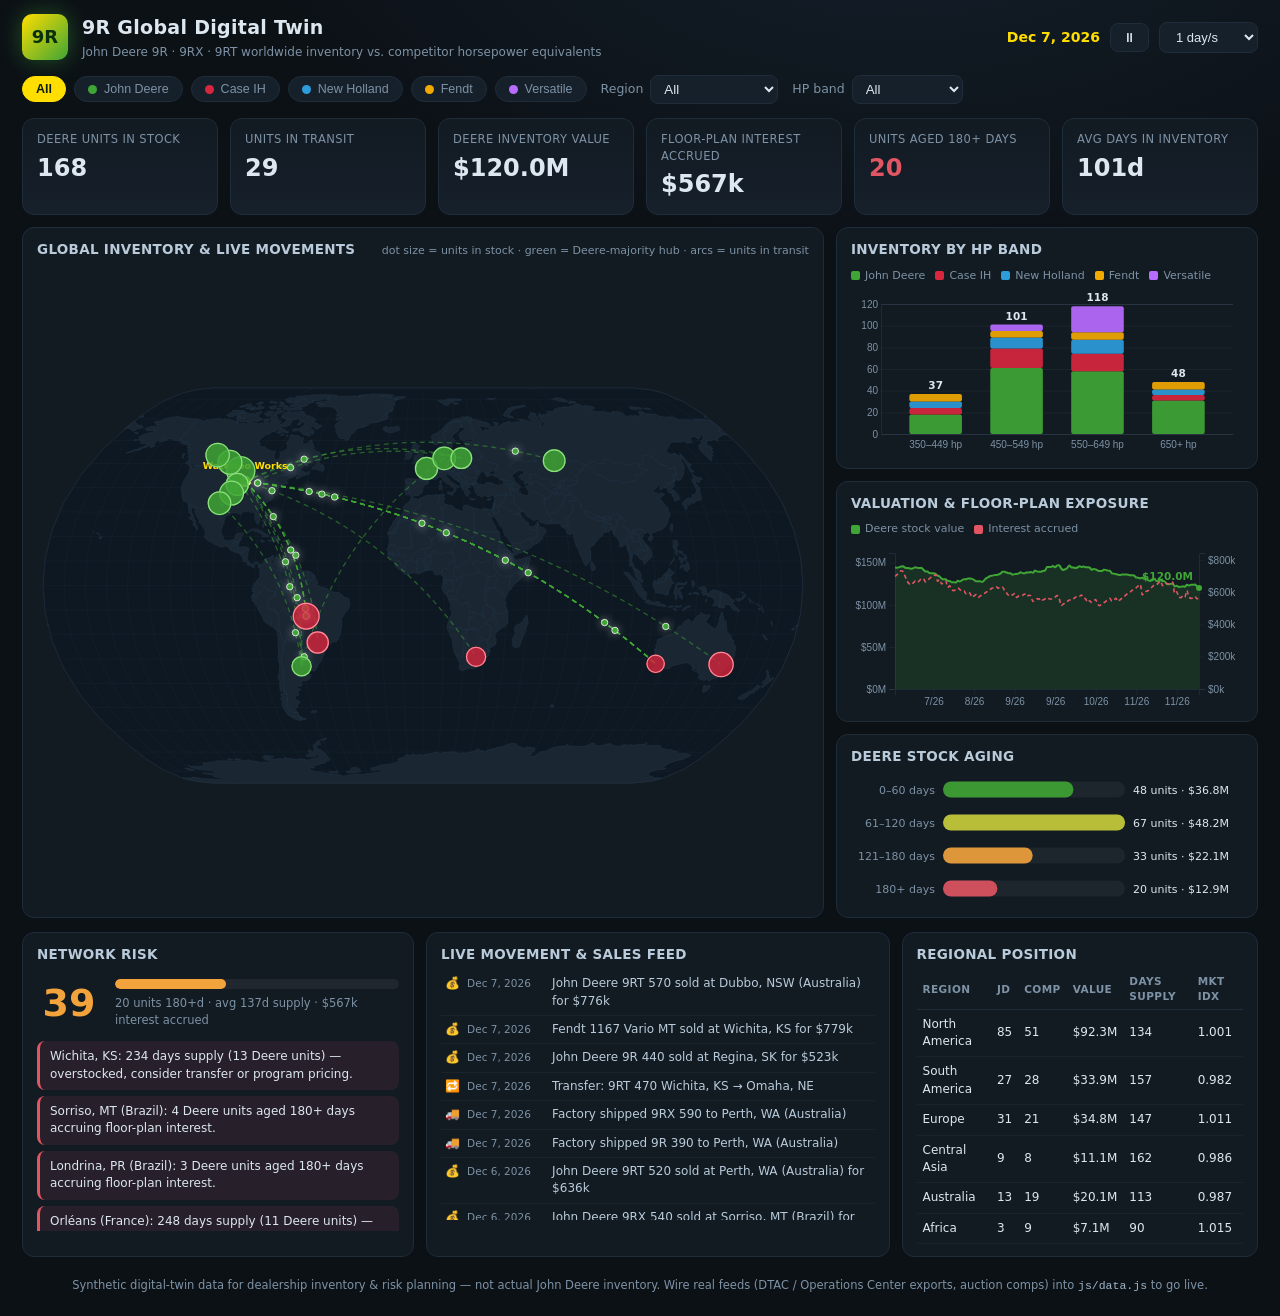
==== index.html @ d3dc5b03 "Build 9R Global Digital Twin dashboard Animated digital twin of worldwide John Deere 9R/9RX/9RT inve" ====
<!doctype html>
<html lang="en">
<head>
  <meta charset="utf-8">
  <meta name="viewport" content="width=device-width, initial-scale=1">
  <title>9R Global Digital Twin — Inventory, Movement &amp; Risk</title>
  <link rel="stylesheet" href="css/style.css">
</head>
<body>
  <div id="offline-banner">Could not load bundled map &amp; chart libraries (vendor/) — serve the full repo, e.g. <code>python3 -m http.server</code>.</div>

  <header>
    <div class="brand">
      <div class="logo">9R</div>
      <div>
        <h1>9R Global Digital Twin</h1>
        <p class="sub">John Deere 9R · 9RX · 9RT worldwide inventory vs. competitor horsepower equivalents</p>
      </div>
    </div>
    <div class="sim-controls">
      <span id="sim-date" class="sim-date">—</span>
      <button id="btn-play" class="btn" title="Pause">⏸</button>
      <select id="speed" class="btn" title="Simulation speed">
        <option value="0.5">0.5 day/s</option>
        <option value="1" selected>1 day/s</option>
        <option value="2">2 days/s</option>
        <option value="5">5 days/s</option>
      </select>
    </div>
  </header>

  <div class="filters">
    <div id="brand-chips" class="chips"></div>
    <label class="fsel">Region
      <select id="region-select"></select>
    </label>
    <label class="fsel">HP band
      <select id="band-select"></select>
    </label>
  </div>

  <section class="kpis">
    <div class="kpi"><div class="kpi-label">Deere units in stock</div><div class="kpi-value" id="kpi-stock">–</div></div>
    <div class="kpi"><div class="kpi-label">Units in transit</div><div class="kpi-value" id="kpi-transit">–</div></div>
    <div class="kpi"><div class="kpi-label">Deere inventory value</div><div class="kpi-value" id="kpi-value">–</div></div>
    <div class="kpi"><div class="kpi-label">Floor-plan interest accrued</div><div class="kpi-value" id="kpi-interest">–</div></div>
    <div class="kpi"><div class="kpi-label">Units aged 180+ days</div><div class="kpi-value" id="kpi-aging">–</div></div>
    <div class="kpi"><div class="kpi-label">Avg days in inventory</div><div class="kpi-value" id="kpi-days">–</div></div>
  </section>

  <main class="grid">
    <div class="card map-card">
      <div class="card-head">
        <h2>Global inventory &amp; live movements</h2>
        <span class="hint">dot size = units in stock · green = Deere-majority hub · arcs = units in transit</span>
      </div>
      <div id="map" class="map"></div>
    </div>
    <div class="col">
      <div class="card">
        <div class="card-head"><h2>Inventory by HP band</h2></div>
        <div id="band-legend" class="legend"></div>
        <div id="chart-bands" class="chart"></div>
      </div>
      <div class="card">
        <div class="card-head"><h2>Valuation &amp; floor-plan exposure</h2></div>
        <div class="legend">
          <span class="lg"><i style="background:#3fa535"></i>Deere stock value</span>
          <span class="lg"><i style="background:#e25563"></i>Interest accrued</span>
        </div>
        <div id="chart-valuation" class="chart"></div>
      </div>
      <div class="card">
        <div class="card-head"><h2>Deere stock aging</h2></div>
        <div id="chart-aging" class="chart chart-sm"></div>
      </div>
    </div>
  </main>

  <section class="grid-bottom">
    <div class="card risk-card">
      <div class="card-head"><h2>Network risk</h2></div>
      <div class="risk-top">
        <div id="risk-score" class="risk-score">–</div>
        <div class="risk-right">
          <div class="risk-bar"><div id="risk-fill"></div></div>
          <div id="risk-meta" class="risk-meta">—</div>
        </div>
      </div>
      <ul id="alerts-list" class="alerts"></ul>
    </div>
    <div class="card">
      <div class="card-head"><h2>Live movement &amp; sales feed</h2></div>
      <ul id="feed-list" class="feed"></ul>
    </div>
    <div class="card">
      <div class="card-head"><h2>Regional position</h2></div>
      <table class="rtable">
        <thead>
          <tr><th>Region</th><th>JD</th><th>Comp</th><th>Value</th><th>Days supply</th><th>Mkt idx</th></tr>
        </thead>
        <tbody id="region-table"></tbody>
      </table>
    </div>
  </section>

  <footer>
    Synthetic digital-twin data for dealership inventory &amp; risk planning — not actual John Deere inventory.
    Wire real feeds (DTAC / Operations Center exports, auction comps) into <code>js/data.js</code> to go live.
  </footer>

  <script src="vendor/d3.v7.min.js"></script>
  <script src="vendor/topojson-client.min.js"></script>
  <script src="js/data.js"></script>
  <script src="js/map.js"></script>
  <script src="js/charts.js"></script>
  <script src="js/main.js"></script>
</body>
</html>
---- css/style.css ----
/* 9R Global Digital Twin — dark dashboard theme, John Deere accents */

:root {
  --bg: #0c1116;
  --panel: #121a22;
  --panel-2: #16202b;
  --line: #1f2c3a;
  --text: #dce7f0;
  --muted: #7d92a5;
  --jd-green: #3fa535;
  --jd-yellow: #ffde00;
  --red: #e25563;
  --amber: #f2a33c;
}

* { box-sizing: border-box; }

html, body {
  margin: 0;
  background: radial-gradient(1200px 700px at 70% -10%, #14202c 0%, var(--bg) 55%);
  color: var(--text);
  font: 14px/1.45 "Segoe UI", system-ui, -apple-system, sans-serif;
}

#offline-banner {
  display: none;
  background: var(--red);
  color: #fff;
  padding: 8px 16px;
  text-align: center;
}

/* ---------------- header ---------------- */
header {
  display: flex;
  align-items: center;
  justify-content: space-between;
  flex-wrap: wrap;
  gap: 12px;
  padding: 14px 22px 8px;
}

.brand { display: flex; align-items: center; gap: 14px; }

.logo {
  width: 46px; height: 46px;
  border-radius: 10px;
  display: grid; place-items: center;
  font-weight: 800; font-size: 18px;
  color: #08300a;
  background: linear-gradient(135deg, var(--jd-yellow), var(--jd-green));
  box-shadow: 0 0 22px rgba(63, 165, 53, 0.45);
}

h1 { margin: 0; font-size: 19px; letter-spacing: 0.3px; }
.sub { margin: 2px 0 0; color: var(--muted); font-size: 12px; }

.sim-controls { display: flex; align-items: center; gap: 10px; }
.sim-date { color: var(--jd-yellow); font-weight: 600; font-variant-numeric: tabular-nums; }

.btn {
  background: var(--panel-2);
  color: var(--text);
  border: 1px solid var(--line);
  border-radius: 8px;
  padding: 6px 12px;
  font-size: 13px;
  cursor: pointer;
}
.btn:hover { border-color: var(--jd-green); }

/* ---------------- filters ---------------- */
.filters {
  display: flex;
  align-items: center;
  flex-wrap: wrap;
  gap: 14px;
  padding: 6px 22px 4px;
}

.chips { display: flex; flex-wrap: wrap; gap: 8px; }

.chip {
  display: inline-flex; align-items: center; gap: 7px;
  background: var(--panel-2);
  color: var(--muted);
  border: 1px solid var(--line);
  border-radius: 999px;
  padding: 5px 13px;
  font-size: 12.5px;
  cursor: pointer;
  transition: all 0.15s;
}
.chip i { width: 9px; height: 9px; border-radius: 50%; display: inline-block; }
.chip:hover { color: var(--text); }
.chip.active {
  color: #0b1c0b;
  background: var(--jd-yellow);
  border-color: var(--jd-yellow);
  font-weight: 600;
}
.chip.active i { outline: 1px solid rgba(0,0,0,0.3); }

.fsel { color: var(--muted); font-size: 12.5px; display: inline-flex; align-items: center; gap: 7px; }
.fsel select {
  background: var(--panel-2);
  color: var(--text);
  border: 1px solid var(--line);
  border-radius: 8px;
  padding: 5px 9px;
}

/* ---------------- KPI cards ---------------- */
.kpis {
  display: grid;
  grid-template-columns: repeat(6, 1fr);
  gap: 12px;
  padding: 10px 22px;
}

.kpi {
  background: linear-gradient(180deg, var(--panel) 0%, var(--panel-2) 100%);
  border: 1px solid var(--line);
  border-radius: 12px;
  padding: 12px 14px;
}
.kpi-label { color: var(--muted); font-size: 11.5px; text-transform: uppercase; letter-spacing: 0.4px; }
.kpi-value { font-size: 24px; font-weight: 700; margin-top: 3px; font-variant-numeric: tabular-nums; }
.kpi-value.warn { color: var(--amber); }
.kpi-value.bad { color: var(--red); }

/* ---------------- layout ---------------- */
.grid {
  display: grid;
  grid-template-columns: minmax(0, 1.9fr) minmax(320px, 1fr);
  gap: 12px;
  padding: 2px 22px;
}

.col { display: flex; flex-direction: column; gap: 12px; min-width: 0; }

.grid-bottom {
  display: grid;
  grid-template-columns: 1.1fr 1.3fr 1fr;
  gap: 12px;
  padding: 12px 22px 4px;
}

.card {
  background: var(--panel);
  border: 1px solid var(--line);
  border-radius: 12px;
  padding: 12px 14px;
  min-width: 0;
  overflow: hidden;
}

.card-head { display: flex; align-items: baseline; justify-content: space-between; gap: 10px; flex-wrap: wrap; }
.card-head h2 { margin: 0 0 6px; font-size: 13.5px; letter-spacing: 0.3px; color: #b9cbda; text-transform: uppercase; }
.hint { color: var(--muted); font-size: 11px; }

.legend { display: flex; flex-wrap: wrap; gap: 10px; margin: 2px 0 4px; }
.lg { color: var(--muted); font-size: 11px; display: inline-flex; align-items: center; gap: 5px; }
.lg i { width: 9px; height: 9px; border-radius: 2px; display: inline-block; }

.chart { height: 168px; }
.chart-sm { height: 132px; }
.chart svg, .map svg { width: 100%; height: 100%; display: block; }

/* ---------------- map ---------------- */
.map-card { display: flex; flex-direction: column; }
.map { position: relative; flex: 1; min-height: 520px; }

.sphere { fill: #0e1822; stroke: var(--line); }
.graticule { fill: none; stroke: #18242f; stroke-width: 0.5; }
.countries path { fill: #1a2733; stroke: #243648; stroke-width: 0.5; }

.hub circle.core { stroke-width: 1.2; cursor: pointer; }
.hub circle.core.deere { fill: rgba(63, 165, 53, 0.85); stroke: #8ee07f; }
.hub circle.core.comp { fill: rgba(215, 38, 61, 0.8); stroke: #ff8c9b; }
.hub circle.core.empty { fill: #2c3d4e; stroke: #46607a; }
.hub circle.core.factory { fill: var(--jd-yellow); stroke: #fff2a8; }

.hub circle.pulse {
  fill: none;
  stroke-width: 1.4;
  transform-box: fill-box;
  transform-origin: center;
  animation: pulse 2.6s ease-out infinite;
  pointer-events: none;
}
.hub circle.pulse.deere { stroke: rgba(63, 165, 53, 0.8); }
.hub circle.pulse.comp { stroke: rgba(215, 38, 61, 0.7); }
.hub circle.pulse.factory { stroke: rgba(255, 222, 0, 0.8); animation-duration: 1.8s; }

@keyframes pulse {
  0%   { transform: scale(1);   opacity: 0.8; }
  100% { transform: scale(2.4); opacity: 0; }
}

.factory-label { fill: var(--jd-yellow); font-size: 9.5px; font-weight: 600; }

.arc {
  fill: none;
  stroke-width: 1.3;
  opacity: 0.5;
  stroke-dasharray: 5 4;
  animation: dash 1.2s linear infinite;
}
@keyframes dash { to { stroke-dashoffset: -18; } }

.mover {
  stroke: #fff;
  stroke-width: 0.8;
  filter: drop-shadow(0 0 4px rgba(255, 255, 255, 0.5));
}

.map-tooltip {
  position: absolute;
  pointer-events: none;
  background: rgba(10, 16, 22, 0.94);
  border: 1px solid var(--line);
  border-radius: 8px;
  padding: 9px 11px;
  font-size: 12px;
  line-height: 1.5;
  max-width: 230px;
  z-index: 5;
  transition: opacity 0.12s;
}
.map-tooltip .warn { color: var(--amber); }

/* ---------------- charts ---------------- */
.axis text { fill: var(--muted); font-size: 10px; }
.axis path, .axis line { stroke: var(--line); }
.axis .tick line { stroke: rgba(255, 255, 255, 0.04); }
.bar-label { fill: var(--text); font-size: 10.5px; font-weight: 600; }
.row-label { fill: var(--muted); font-size: 11px; }
.row-value { fill: var(--text); font-size: 11px; font-variant-numeric: tabular-nums; }
.spot-label { fill: var(--jd-green); font-size: 10.5px; font-weight: 700; }

/* ---------------- risk panel ---------------- */
.risk-top { display: flex; align-items: center; gap: 14px; margin: 6px 0 10px; }

.risk-score {
  font-size: 38px;
  font-weight: 800;
  min-width: 64px;
  text-align: center;
  font-variant-numeric: tabular-nums;
}
.risk-score.low { color: var(--jd-green); }
.risk-score.med { color: var(--amber); }
.risk-score.high { color: var(--red); }

.risk-right { flex: 1; }
.risk-bar {
  height: 10px;
  border-radius: 999px;
  background: rgba(255, 255, 255, 0.06);
  overflow: hidden;
}
#risk-fill { height: 100%; border-radius: 999px; transition: width 0.4s; }
#risk-fill.low { background: var(--jd-green); }
#risk-fill.med { background: var(--amber); }
#risk-fill.high { background: var(--red); }

.risk-meta { color: var(--muted); font-size: 11.5px; margin-top: 6px; }

.alerts { list-style: none; margin: 0; padding: 0; max-height: 190px; overflow-y: auto; }
.alerts li {
  padding: 7px 10px;
  margin-bottom: 6px;
  border-radius: 8px;
  font-size: 12px;
  border-left: 3px solid;
}
.alerts li.high { background: rgba(226, 85, 99, 0.1); border-color: var(--red); }
.alerts li.med { background: rgba(242, 163, 60, 0.09); border-color: var(--amber); }
.alerts li.ok { background: rgba(63, 165, 53, 0.09); border-color: var(--jd-green); color: var(--muted); }

/* ---------------- feed ---------------- */
.feed {
  list-style: none;
  margin: 0;
  padding: 0;
  max-height: 250px;
  overflow-y: auto;
}
.feed li {
  padding: 5px 4px;
  font-size: 12px;
  color: #b9cbda;
  border-bottom: 1px solid rgba(255, 255, 255, 0.04);
  display: flex;
  gap: 7px;
  align-items: baseline;
}
.feed li.new { animation: flash 1.2s ease-out; }
@keyframes flash {
  0% { background: rgba(255, 222, 0, 0.18); }
  100% { background: transparent; }
}
.ev-ic { flex: none; }
.ev-when { color: var(--muted); font-size: 10.5px; flex: none; min-width: 78px; }

/* ---------------- regional table ---------------- */
.rtable { width: 100%; border-collapse: collapse; font-size: 12px; }
.rtable th {
  text-align: left;
  color: var(--muted);
  font-weight: 600;
  font-size: 10.5px;
  text-transform: uppercase;
  letter-spacing: 0.4px;
  padding: 4px 6px;
  border-bottom: 1px solid var(--line);
}
.rtable td {
  padding: 6px;
  border-bottom: 1px solid rgba(255, 255, 255, 0.04);
  font-variant-numeric: tabular-nums;
}
.rtable td.bad { color: var(--red); font-weight: 600; }
.rtable td.warn { color: var(--amber); font-weight: 600; }
.rtable td.good { color: var(--jd-green); font-weight: 600; }

/* ---------------- footer / scrollbars ---------------- */
footer { color: var(--muted); font-size: 11.5px; text-align: center; padding: 16px 22px 22px; }
footer code { color: #9fb6c9; }

::-webkit-scrollbar { width: 8px; height: 8px; }
::-webkit-scrollbar-thumb { background: #27384a; border-radius: 4px; }
::-webkit-scrollbar-track { background: transparent; }

/* ---------------- responsive ---------------- */
@media (max-width: 1200px) {
  .kpis { grid-template-columns: repeat(3, 1fr); }
  .grid { grid-template-columns: 1fr; }
  .grid-bottom { grid-template-columns: 1fr; }
  .map { min-height: 420px; }
}
@media (max-width: 640px) {
  .kpis { grid-template-columns: repeat(2, 1fr); }
  .map { min-height: 320px; }
}
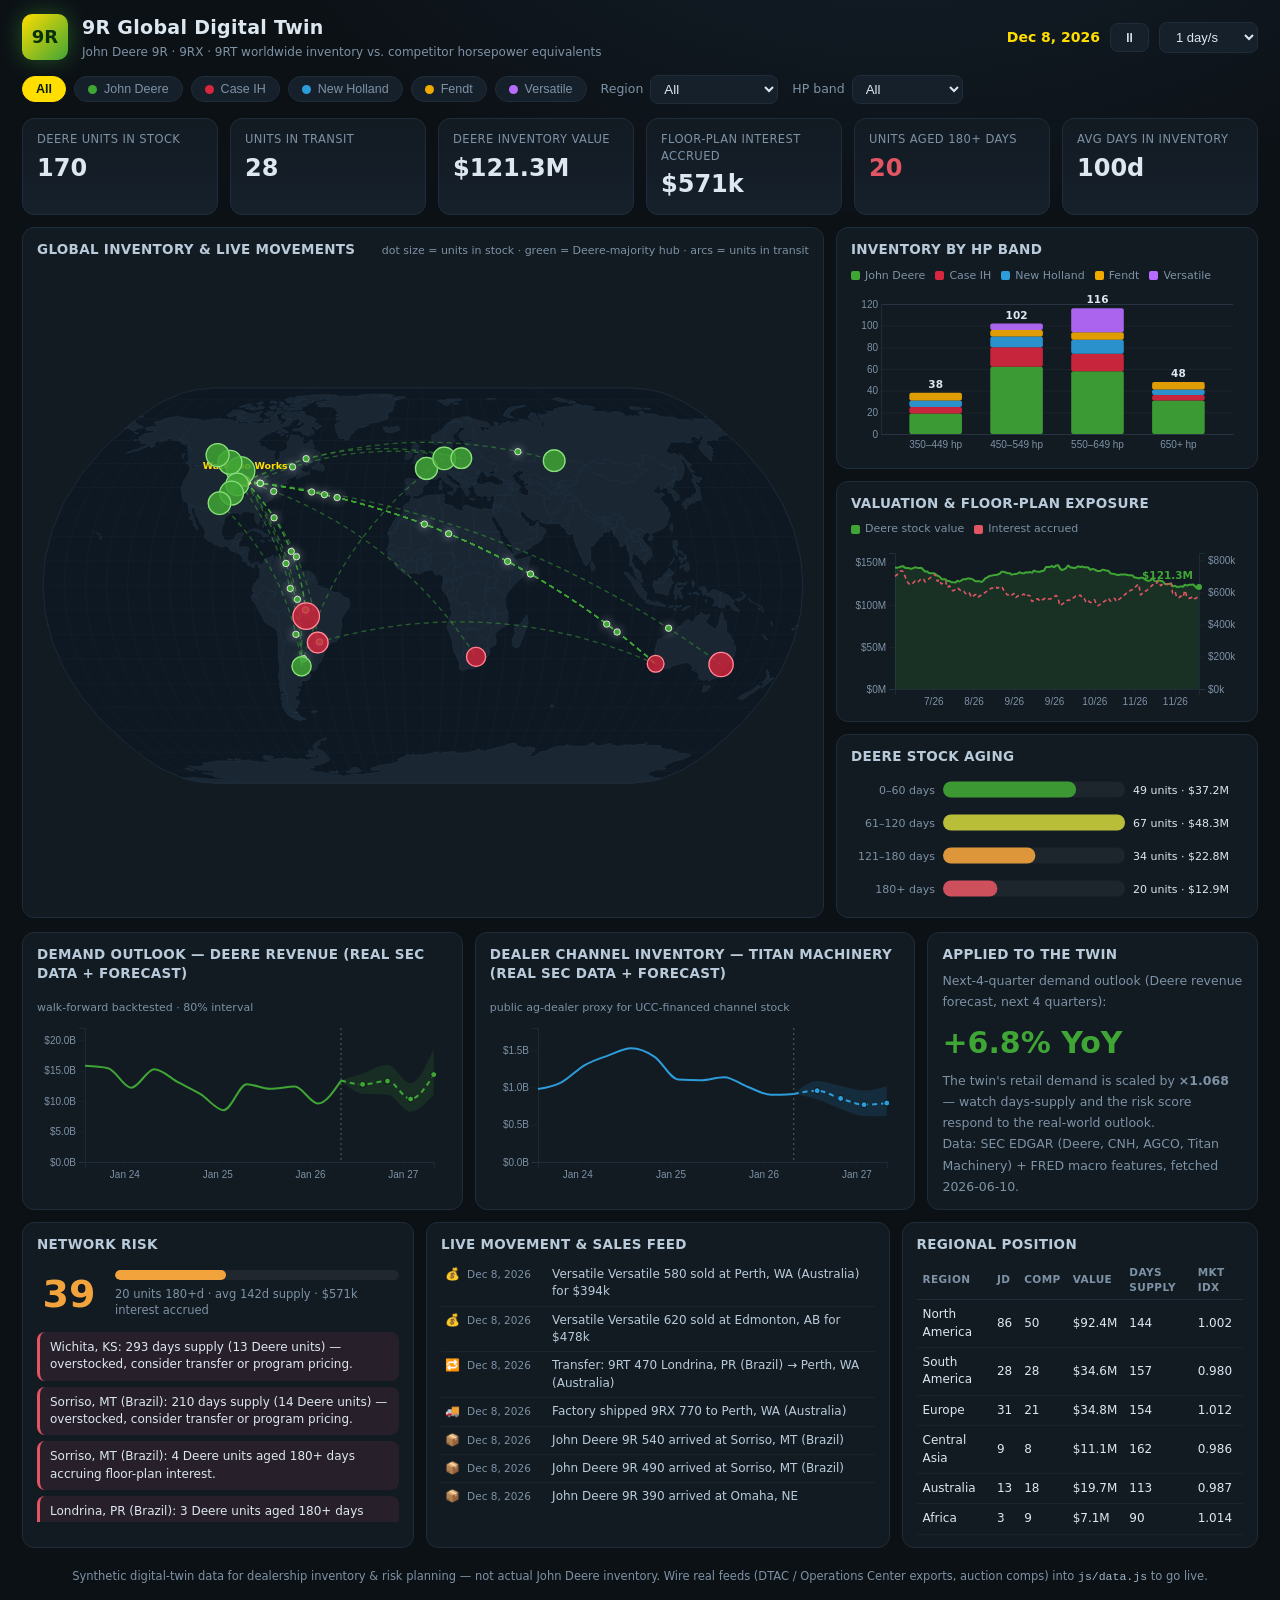
==== commit 495be161: "Add real-data forecasting layer with walk-forward backtesting Built for low internal volume: forecas" ====
--- a/index.html
+++ b/index.html
@@ -77,6 +77,29 @@
     </div>
   </main>
 
+  <section class="grid-forecast">
+    <div class="card">
+      <div class="card-head">
+        <h2>Demand outlook — Deere revenue (real SEC data + forecast)</h2>
+        <span class="hint">walk-forward backtested · 80% interval</span>
+      </div>
+      <div id="chart-forecast-de" class="chart"></div>
+    </div>
+    <div class="card">
+      <div class="card-head">
+        <h2>Dealer channel inventory — Titan Machinery (real SEC data + forecast)</h2>
+        <span class="hint">public ag-dealer proxy for UCC-financed channel stock</span>
+      </div>
+      <div id="chart-forecast-titn" class="chart"></div>
+    </div>
+    <div class="card outlook-card">
+      <div class="card-head"><h2>Applied to the twin</h2></div>
+      <div id="outlook-body" class="outlook-body">Forecast data not loaded — run
+        <code>node scripts/fetch-external.js</code> then <code>node scripts/backtest.js</code>,
+        and serve the repo over http.</div>
+    </div>
+  </section>
+
   <section class="grid-bottom">
     <div class="card risk-card">
       <div class="card-head"><h2>Network risk</h2></div>
--- a/css/style.css
+++ b/css/style.css
@@ -139,6 +139,25 @@
 
 .col { display: flex; flex-direction: column; gap: 12px; min-width: 0; }
 
+.grid-forecast {
+  display: grid;
+  grid-template-columns: 1.2fr 1.2fr 0.9fr;
+  gap: 12px;
+  padding: 12px 22px 0;
+}
+
+.outlook-body { color: var(--muted); font-size: 12.5px; line-height: 1.7; }
+.outlook-body .big {
+  font-size: 30px;
+  font-weight: 800;
+  color: var(--jd-yellow);
+  display: block;
+  margin: 4px 0 2px;
+}
+.outlook-body .pos { color: var(--jd-green); font-weight: 700; }
+.outlook-body .neg { color: var(--red); font-weight: 700; }
+.outlook-body code { color: #9fb6c9; }
+
 .grid-bottom {
   display: grid;
   grid-template-columns: 1.1fr 1.3fr 1fr;
@@ -338,6 +357,7 @@
   .kpis { grid-template-columns: repeat(3, 1fr); }
   .grid { grid-template-columns: 1fr; }
   .grid-bottom { grid-template-columns: 1fr; }
+  .grid-forecast { grid-template-columns: 1fr; }
   .map { min-height: 420px; }
 }
 @media (max-width: 640px) {
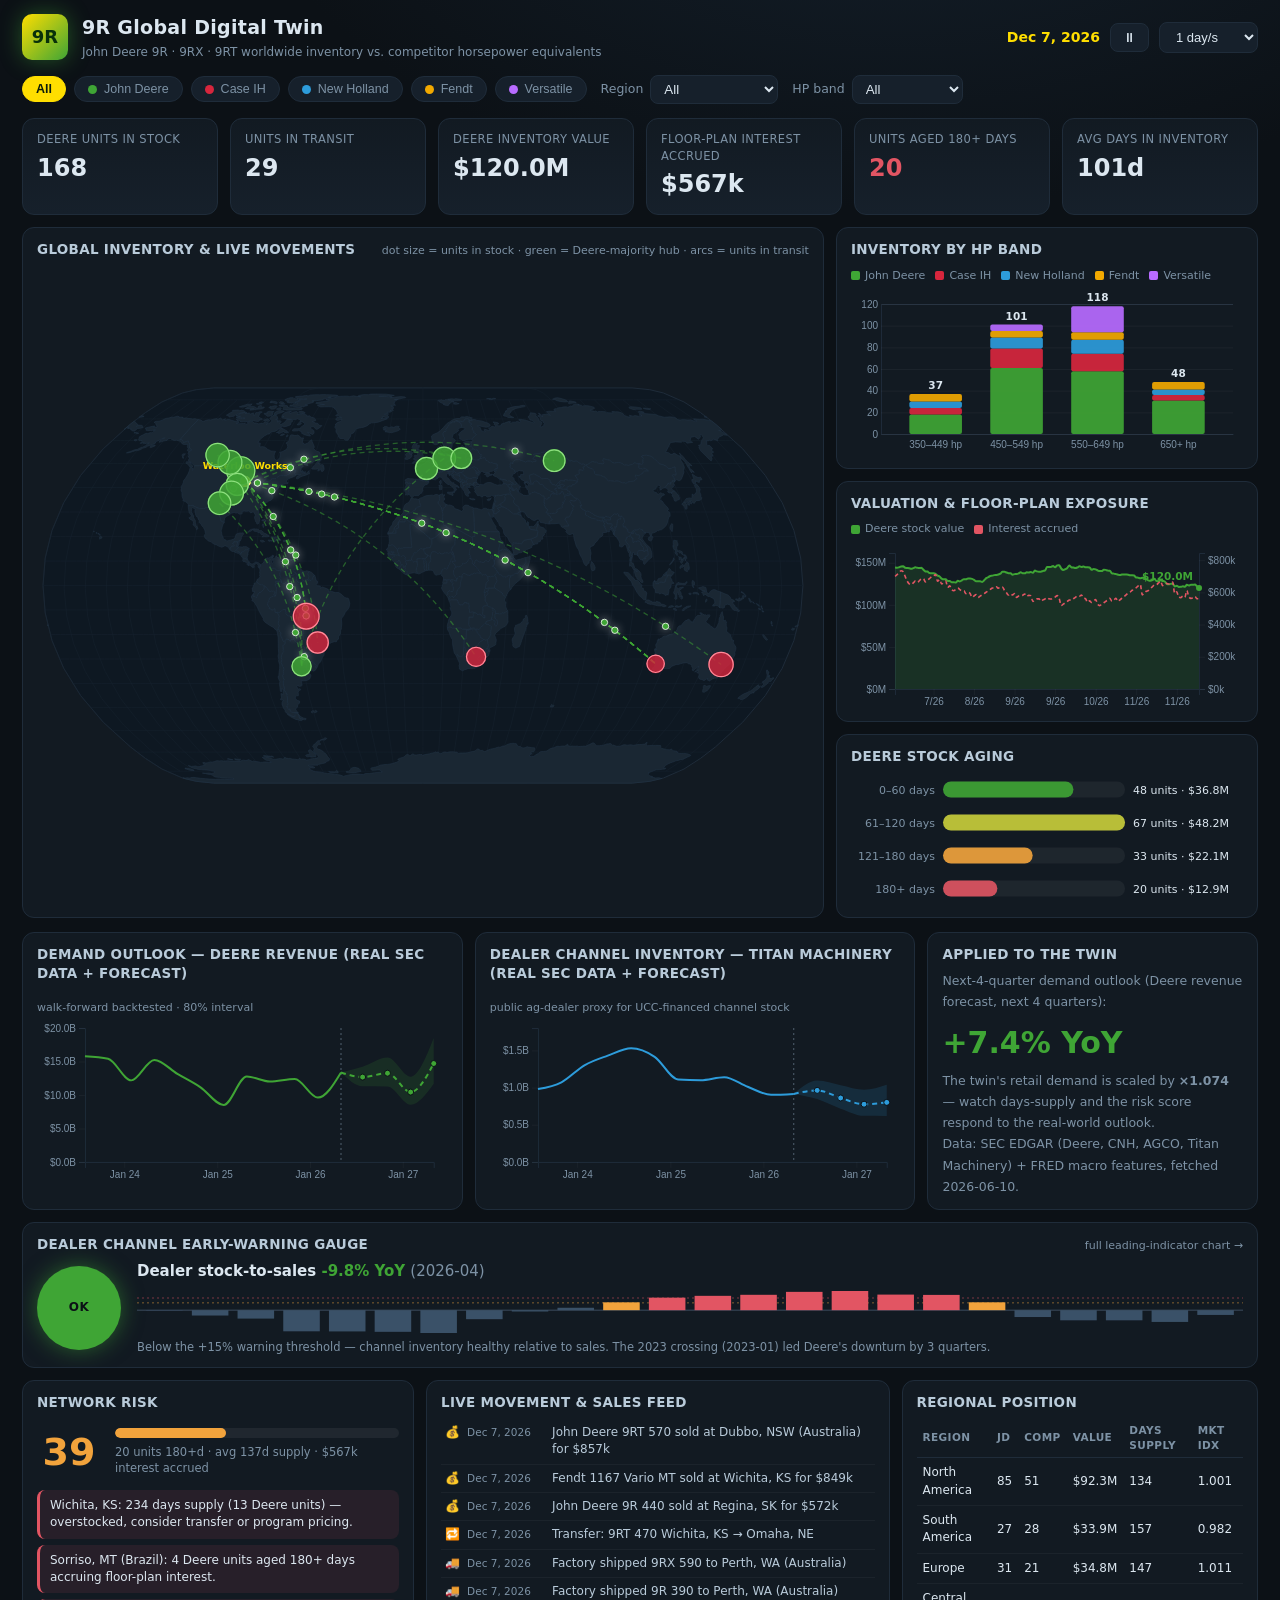
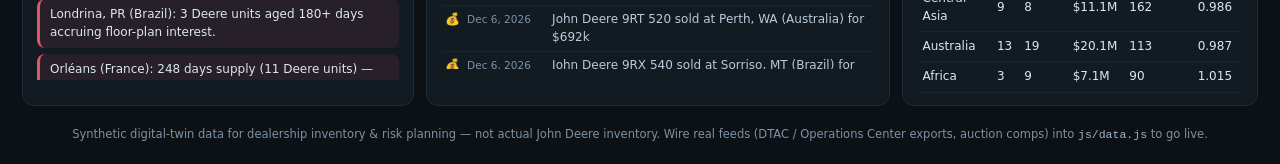
==== commit ed52afaf: "Add dealer channel leading-indicator visualization Surfaces the stock-to-sales early-warning signal " ====
--- a/index.html
+++ b/index.html
@@ -100,6 +100,23 @@
     </div>
   </section>
 
+  <section class="grid-channel">
+    <div class="card channel-card">
+      <div class="card-head">
+        <h2>Dealer channel early-warning gauge</h2>
+        <a class="hint link" href="docs/leading-indicator.html" target="_blank">full leading-indicator chart →</a>
+      </div>
+      <div id="channel-gauge" class="channel-gauge">
+        <div class="gauge-light" id="gauge-light"><span id="gauge-level">—</span></div>
+        <div class="gauge-body">
+          <div id="gauge-headline" class="gauge-headline">Channel signal loading…</div>
+          <div id="gauge-spark" class="gauge-spark"></div>
+          <div id="gauge-note" class="gauge-note"></div>
+        </div>
+      </div>
+    </div>
+  </section>
+
   <section class="grid-bottom">
     <div class="card risk-card">
       <div class="card-head"><h2>Network risk</h2></div>
--- a/css/style.css
+++ b/css/style.css
@@ -165,6 +165,34 @@
   padding: 12px 22px 4px;
 }
 
+.grid-channel { padding: 12px 22px 0; }
+.link { color: var(--blue); text-decoration: none; }
+.link:hover { text-decoration: underline; }
+
+.channel-gauge { display: flex; gap: 16px; align-items: center; }
+.gauge-light {
+  flex: none;
+  width: 84px; height: 84px;
+  border-radius: 50%;
+  display: grid; place-items: center;
+  font-weight: 800; font-size: 12px; letter-spacing: .5px;
+  color: #0b1116;
+  background: #3a4a5c;
+  box-shadow: 0 0 0 4px rgba(255,255,255,0.03);
+}
+.gauge-light.normal { background: var(--jd-green); box-shadow: 0 0 22px rgba(63,165,53,.5); }
+.gauge-light.amber  { background: var(--amber);  box-shadow: 0 0 22px rgba(242,163,60,.55); }
+.gauge-light.red    { background: var(--red);    box-shadow: 0 0 26px rgba(226,85,99,.65); animation: gaugePulse 1.8s ease-out infinite; }
+@keyframes gaugePulse { 0%{box-shadow:0 0 18px rgba(226,85,99,.5);} 50%{box-shadow:0 0 34px rgba(226,85,99,.85);} 100%{box-shadow:0 0 18px rgba(226,85,99,.5);} }
+
+.gauge-body { flex: 1; min-width: 0; }
+.gauge-headline { font-size: 15px; font-weight: 600; margin-bottom: 6px; }
+.gauge-headline .pos { color: var(--red); }
+.gauge-headline .neg { color: var(--jd-green); }
+.gauge-spark { height: 46px; margin: 4px 0; }
+.gauge-spark svg { width: 100%; height: 100%; }
+.gauge-note { color: var(--muted); font-size: 11.5px; }
+
 .card {
   background: var(--panel);
   border: 1px solid var(--line);
@@ -358,6 +386,7 @@
   .grid { grid-template-columns: 1fr; }
   .grid-bottom { grid-template-columns: 1fr; }
   .grid-forecast { grid-template-columns: 1fr; }
+  .channel-gauge { flex-direction: row; }
   .map { min-height: 420px; }
 }
 @media (max-width: 640px) {
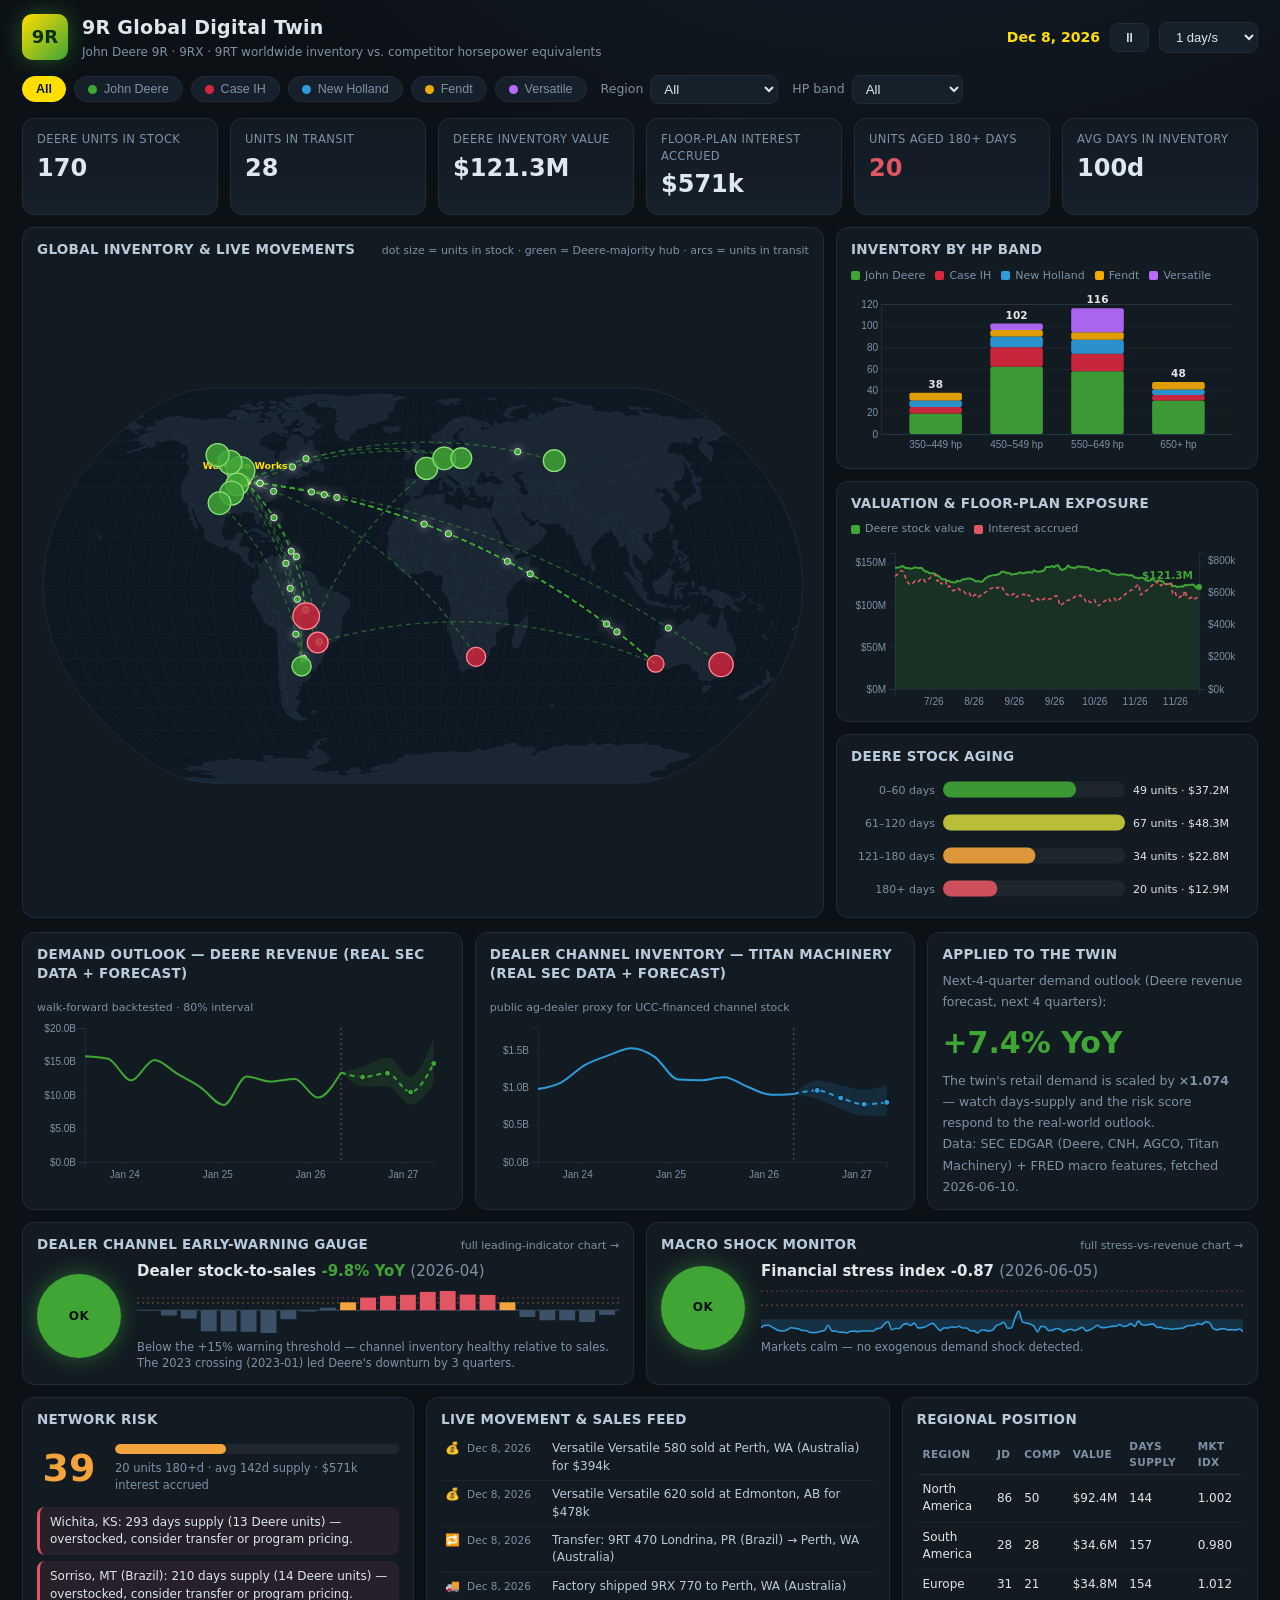
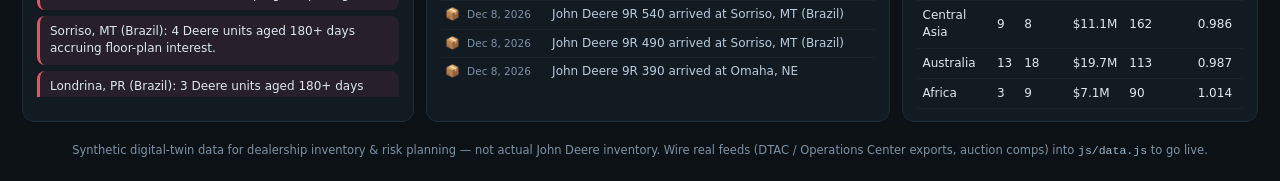
==== commit f84fd328: "Add macro shock monitor for exogenous events (COVID-class) Addresses the one backtest miss the chann" ====
--- a/index.html
+++ b/index.html
@@ -115,6 +115,20 @@
         </div>
       </div>
     </div>
+    <div class="card channel-card">
+      <div class="card-head">
+        <h2>Macro shock monitor</h2>
+        <a class="hint link" href="docs/shock-monitor.html" target="_blank">full stress-vs-revenue chart →</a>
+      </div>
+      <div id="shock-gauge" class="channel-gauge">
+        <div class="gauge-light" id="shock-light"><span id="shock-level">—</span></div>
+        <div class="gauge-body">
+          <div id="shock-headline" class="gauge-headline">Stress index loading…</div>
+          <div id="shock-spark" class="gauge-spark"></div>
+          <div id="shock-note" class="gauge-note"></div>
+        </div>
+      </div>
+    </div>
   </section>
 
   <section class="grid-bottom">
--- a/css/style.css
+++ b/css/style.css
@@ -165,7 +165,7 @@
   padding: 12px 22px 4px;
 }
 
-.grid-channel { padding: 12px 22px 0; }
+.grid-channel { padding: 12px 22px 0; display: grid; grid-template-columns: 1fr 1fr; gap: 12px; }
 .link { color: var(--blue); text-decoration: none; }
 .link:hover { text-decoration: underline; }
 
@@ -180,9 +180,10 @@
   background: #3a4a5c;
   box-shadow: 0 0 0 4px rgba(255,255,255,0.03);
 }
-.gauge-light.normal { background: var(--jd-green); box-shadow: 0 0 22px rgba(63,165,53,.5); }
-.gauge-light.amber  { background: var(--amber);  box-shadow: 0 0 22px rgba(242,163,60,.55); }
-.gauge-light.red    { background: var(--red);    box-shadow: 0 0 26px rgba(226,85,99,.65); animation: gaugePulse 1.8s ease-out infinite; }
+.gauge-light.normal, .gauge-light.calm { background: var(--jd-green); box-shadow: 0 0 22px rgba(63,165,53,.5); }
+.gauge-light.amber, .gauge-light.watch  { background: var(--amber);  box-shadow: 0 0 22px rgba(242,163,60,.55); }
+.gauge-light.stress { background: #e8843a; box-shadow: 0 0 24px rgba(232,132,58,.6); }
+.gauge-light.red, .gauge-light.shock { background: var(--red); box-shadow: 0 0 26px rgba(226,85,99,.65); animation: gaugePulse 1.8s ease-out infinite; }
 @keyframes gaugePulse { 0%{box-shadow:0 0 18px rgba(226,85,99,.5);} 50%{box-shadow:0 0 34px rgba(226,85,99,.85);} 100%{box-shadow:0 0 18px rgba(226,85,99,.5);} }
 
 .gauge-body { flex: 1; min-width: 0; }
@@ -386,6 +387,7 @@
   .grid { grid-template-columns: 1fr; }
   .grid-bottom { grid-template-columns: 1fr; }
   .grid-forecast { grid-template-columns: 1fr; }
+  .grid-channel { grid-template-columns: 1fr; }
   .channel-gauge { flex-direction: row; }
   .map { min-height: 420px; }
 }
